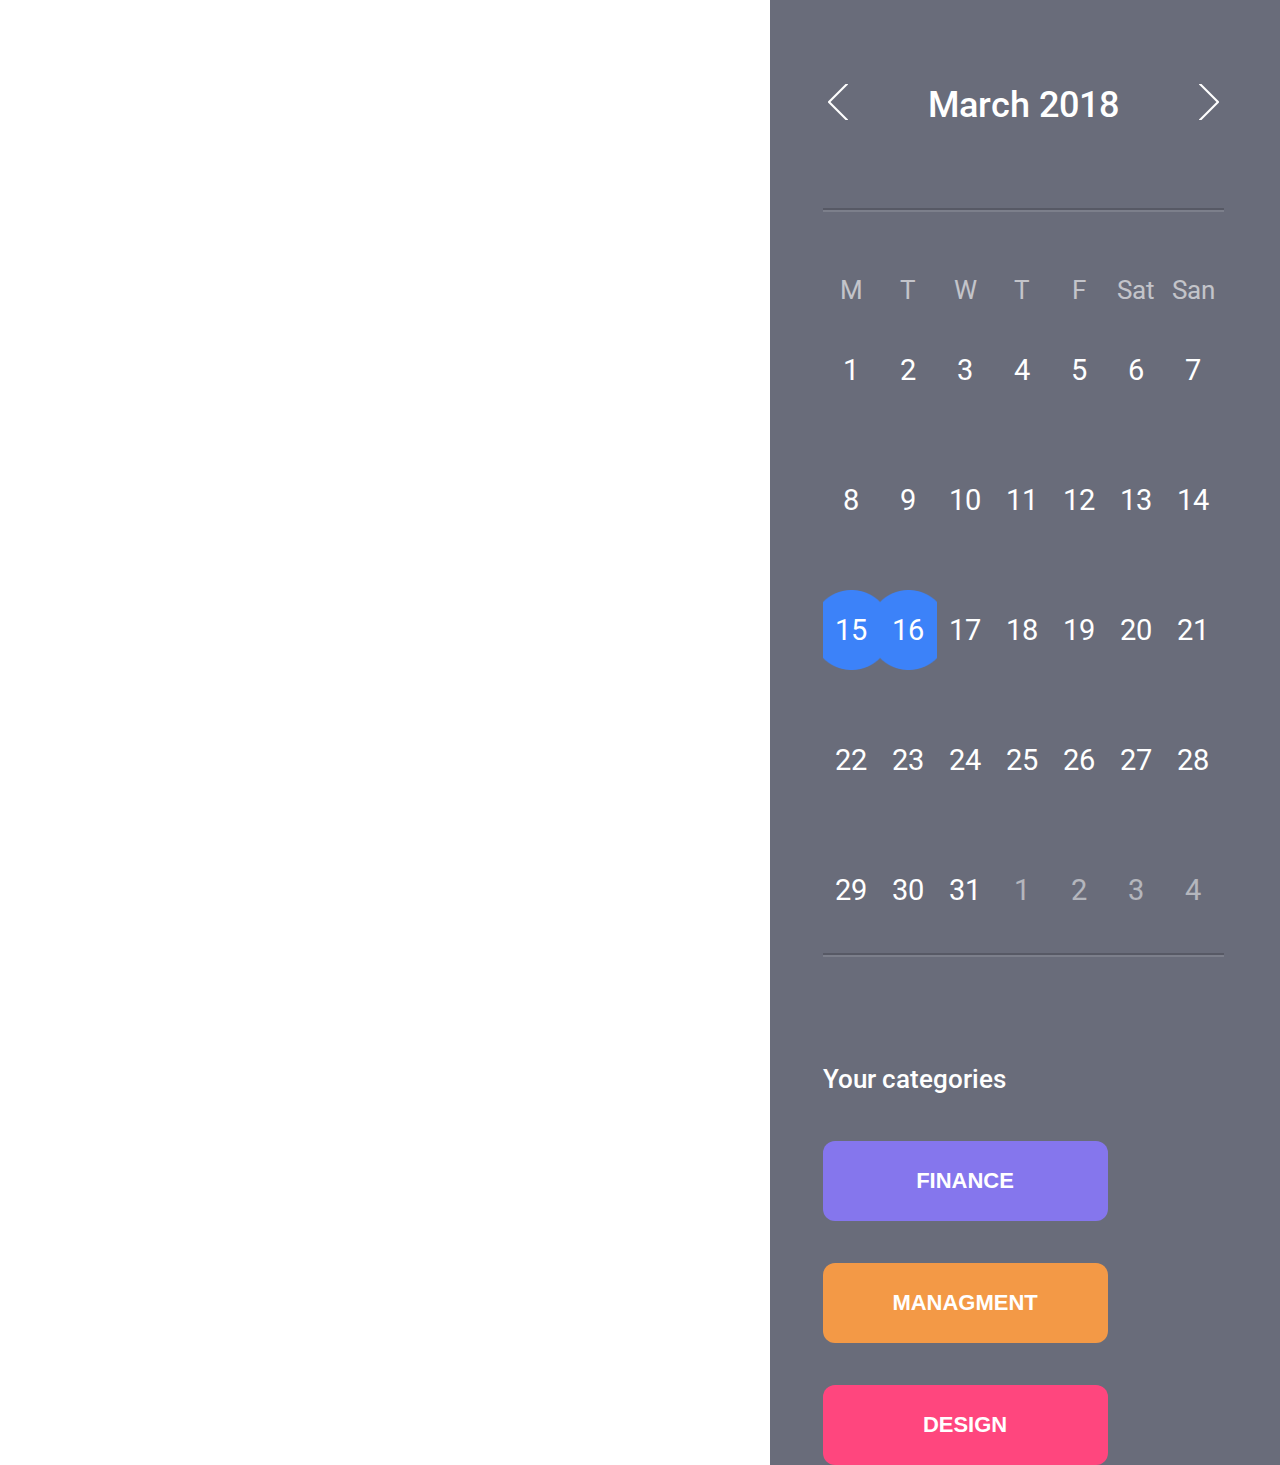
==== homework_2/index.html @ bb74b9aa "Homework" ====
<!DOCTYPE html>
<html lang="ru">
<head>
    <meta charset="UTF-8">
    <meta http-equiv="X-UA-Compatible" content="IE=edge">
    <meta name="viewport" content="width=device-width, initial-scale=1.0">
    <title>Daily Planner</title>
    <link rel="preconnect" href="https://fonts.gstatic.com">
    <link href="https://fonts.googleapis.com/css2?family=Roboto:wght@100;300;400;500;700;900&display=swap" rel="stylesheet">  
    <link rel="stylesheet" href="style.css">
</head>
<body>
    <div class="schedule">

    </div>
    
    <div class="calendar">
       <div class="calendar__month_slider ">
        <button aria-label = "Previous month" class="cal_prev"></button>
        <span>March 2018</span>
        <button aria-label = "Next month" class="cal_next"></button>
    </div>
    <div class="calendar__body">     
        <div class="days__names">
            <span>M</span>
            <span>T</span>
            <span>W</span>
            <span>T</span>
            <span>F</span>
            <span>Sat</span>
            <span>San</span>
        </div>
        <div class="days__counter">
            <a href="">1</a>
            <a href="">2</a>
            <a href="">3</a>
            <a href="">4</a>
            <a href="">5</a>
            <a href="">6</a>
            <a href="">7</a>
            <a href="">8</a>
            <a href="">9</a>
            <a href="">10</a>
            <a href="">11</a>
            <a href="">12</a>
            <a href="">13</a>
            <a href="">14</a>
            <a href="" class = 'selected_date'>15</a>
            <a href="" class = 'selected_date'>16</a>
            <a href="">17</a>
            <a href="">18</a>
            <a href="">19</a>
            <a href="">20</a>
            <a href="">21</a>
            <a href="">22</a>
            <a href="">23</a>
            <a href="">24</a>
            <a href="">25</a>
            <a href="">26</a>
            <a href="">27</a>
            <a href="">28</a>
            <a href="">29</a>
            <a href="">30</a>
            <a href="">31</a>
            <a href="" class = "next_months_date">1</a>
            <a href="" class = "next_months_date">2</a>
            <a href="" class = "next_months_date">3</a>
            <a href="" class = "next_months_date">4</a>
        </div>
    </div>
    <div class="add_line">

    </div>
    <div>        
        <div class="filter">
            <span>Your categories</span>
            <button class="finance" type="submit">Finance</button>
            <button class="managment" type="submit">Managment</button>
            <button class="design" type="submit">Design</button>
        </div>        
    </div>
    </div>
</body>
</html>
---- homework_2/style.css ----
:root {
    color: #fff;
    font-size: 26px;
    line-height: 1.5;
}


body {
    margin: 0;

    display: flex;
    align-items: stretch;  
    min-height: 100vh;
    font-family: 'Roboto';

    box-sizing: border-box;
}

.schedule {
    background: #FFFFFF;
    flex: 1534;    
}

.calendar {
    background: rgba(42, 46, 65, 0.7);
    color: #FFFFFF;

    flex: 800 0 0;

    padding: 0 4.37% 0 4.11%;
    box-sizing: border-box;
}

.calendar__month_slider {
    font-weight: 500;

    display: flex;
    justify-content: space-between;

    padding: 84px 0;

    font-size: 1.3846rem;
    line-height: 42.19px;

    box-sizing: border-box;
    position: relative;
}

.calendar__month_slider button {
    background: none;
    background-image: url("prev-icon.png"); 
    background-repeat: no-repeat;
    background-position: center;
    border: none;

    height: 36px;
    width: 30px;

    font-size: 1.3846rem;    
    font-weight: 100;

    padding-right: 0 5px;
    
    color: #FFFFFF;
}

.calendar__month_slider button:first-child:hover,
.calendar__month_slider button:first-child:focus {
    background-image: url("prev-icon_hover.png"); 
}

.calendar__month_slider button:last-child {
    background-image: url("prev-icon.png");
    transform: rotate(180deg);    
}

.calendar__month_slider button:last-child:hover,
.calendar__month_slider button:last-child:focus {
    background-image: url("prev-icon_hover.png");
}

.calendar__month_slider button:last-child {
    background-image: url("prev-icon.png");
    transform: rotate(180deg);    
}

.calendar__month_slider::before,
.calendar__month_slider::after {
    position: absolute;
    left: 0;
    bottom: 0;
    content: '';

    mix-blend-mode: normal;

    width: 100%;
    height: 2px;
}

.calendar__month_slider::before {
    background: #000000;
    opacity: 0.17;
}

.calendar__month_slider::after {
    bottom: -2px;
    background: #FFFFFF;
    opacity: 0.13;
}

.calendar_body {
    padding: 0 0 77px 0;
    position: relative;
}

.days__names {
    display: flex;
    align-items: center;
    text-align: center;

    margin: 65px 0 0;

    line-height: 30px;

    color: #FFFFFF;

    mix-blend-mode: normal;
    opacity: 0.6;
}

.days__names span {
    width: 14.2%;
}

.days__counter {
    display: flex;
    flex-wrap: wrap;

    position: relative;
    box-sizing: border-box; 
    
    padding: 0;

    font-size: 1.1153rem;
    line-height: 34px;

    align-items: center;
    text-align: center;
}

.days__counter a {
    text-decoration: none;
    color: #FFFFFF;

    padding: 48px 0;
    
    width: 14.2%;
}

.selected_date {
    background-image: url("blue_circle.png");
    background-position: center;
    background-repeat: no-repeat;
}

.days__counter a:hover {
    background-image: url("grey_circle.png");
    background-position: center;
    background-repeat: no-repeat;
}

.next_months_date {
    opacity: 0.5;
}


.filter {
    font-weight: 500;

    display: flex;
    flex-wrap: wrap;
    box-sizing: border-box;

    margin-top: 105px;
}

.filter span { 
    flex-basis: 100%;
}

.filter button {
    height: 80px;
    width: 45%;
    min-width: 285px;

    border: none;
    border-radius: 12px;

    margin: 42px 28px 0 0;

    color: #FFFFFF;
    text-transform: uppercase;
    font-size: 0.8461rem;
    font-weight: 700;
}


.finance {
    background: #8576ED; 
    margin-right: 28px;  
}

.managment {
    background: #F39946; 
}

.design {
    background: #FF467E;
    margin: 0; 
}

.finance:hover,
.finance:focus {
    background: #4f468e; 
}

.managment:hover,
.managment:focus {
    background: #AA6B31; 
}

.design:hover,
.design:focus {
    background: #992A4B; 
}

.days__counter::before,
.days__counter::after {
    position: absolute;

    left: 0;
    bottom: 0;
    content: '';

    mix-blend-mode: normal;

    width: 100%;
    height: 2px;
}

.days__counter::before {
    background: #000000;
    opacity: 0.17;
}

.days__counter::after {
    bottom: -2px;
    background: #FFFFFF;
    opacity: 0.13;
}
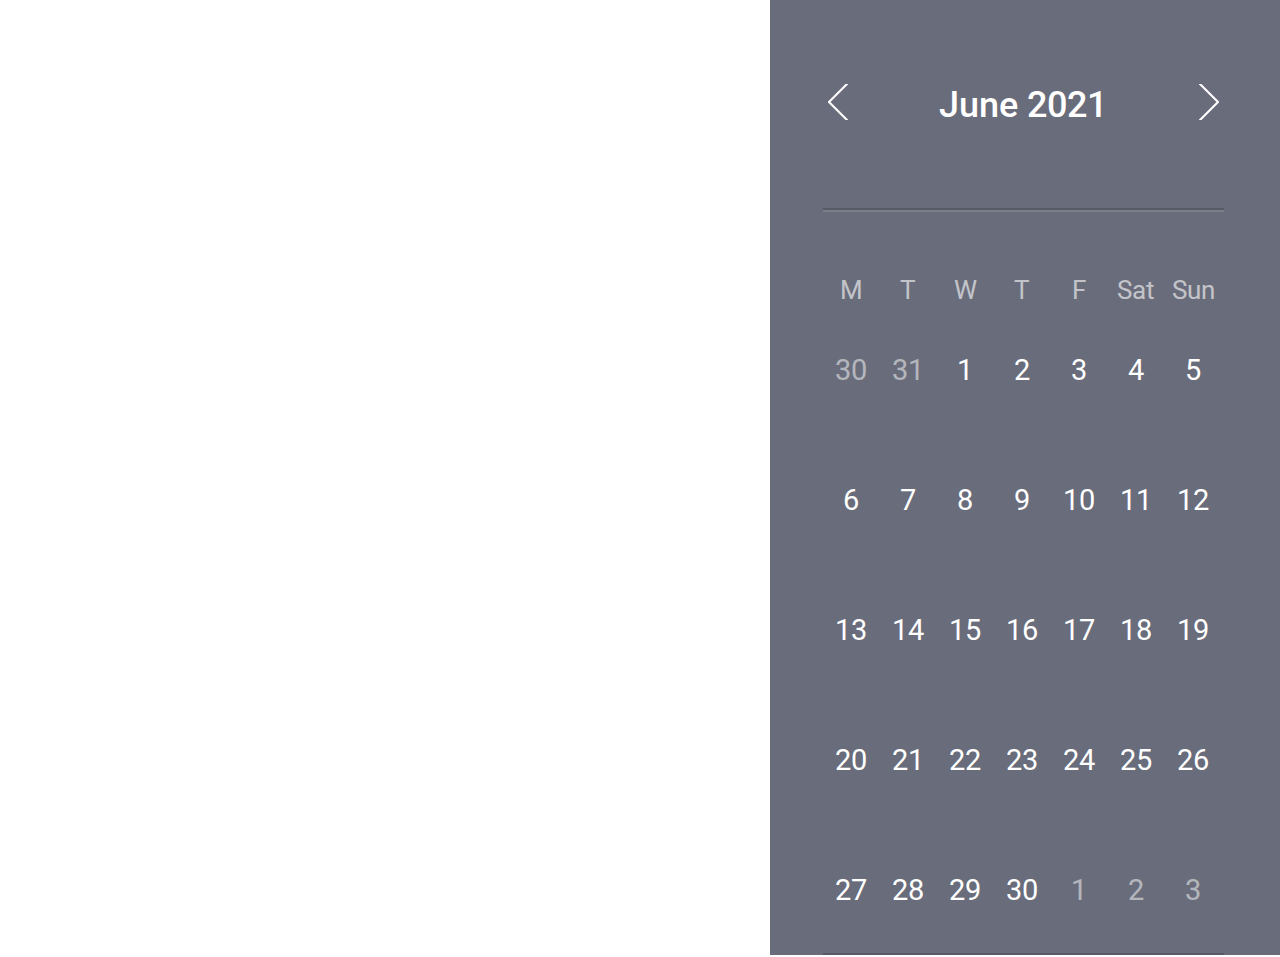
==== commit af7cf33d: "js calendar" ====
--- a/homework_2/index.html
+++ b/homework_2/index.html
@@ -1,84 +1,19 @@
 <!DOCTYPE html>
 <html lang="ru">
-<head>
-    <meta charset="UTF-8">
-    <meta http-equiv="X-UA-Compatible" content="IE=edge">
-    <meta name="viewport" content="width=device-width, initial-scale=1.0">
+  <head>
+    <meta charset="UTF-8" />
+    <meta http-equiv="X-UA-Compatible" content="IE=edge" />
+    <meta name="viewport" content="width=device-width, initial-scale=1.0" />
     <title>Daily Planner</title>
-    <link rel="preconnect" href="https://fonts.gstatic.com">
-    <link href="https://fonts.googleapis.com/css2?family=Roboto:wght@100;300;400;500;700;900&display=swap" rel="stylesheet">  
-    <link rel="stylesheet" href="style.css">
-</head>
-<body>
-    <div class="schedule">
-
-    </div>
-    
-    <div class="calendar">
-       <div class="calendar__month_slider ">
-        <button aria-label = "Previous month" class="cal_prev"></button>
-        <span>March 2018</span>
-        <button aria-label = "Next month" class="cal_next"></button>
-    </div>
-    <div class="calendar__body">     
-        <div class="days__names">
-            <span>M</span>
-            <span>T</span>
-            <span>W</span>
-            <span>T</span>
-            <span>F</span>
-            <span>Sat</span>
-            <span>San</span>
-        </div>
-        <div class="days__counter">
-            <a href="">1</a>
-            <a href="">2</a>
-            <a href="">3</a>
-            <a href="">4</a>
-            <a href="">5</a>
-            <a href="">6</a>
-            <a href="">7</a>
-            <a href="">8</a>
-            <a href="">9</a>
-            <a href="">10</a>
-            <a href="">11</a>
-            <a href="">12</a>
-            <a href="">13</a>
-            <a href="">14</a>
-            <a href="" class = 'selected_date'>15</a>
-            <a href="" class = 'selected_date'>16</a>
-            <a href="">17</a>
-            <a href="">18</a>
-            <a href="">19</a>
-            <a href="">20</a>
-            <a href="">21</a>
-            <a href="">22</a>
-            <a href="">23</a>
-            <a href="">24</a>
-            <a href="">25</a>
-            <a href="">26</a>
-            <a href="">27</a>
-            <a href="">28</a>
-            <a href="">29</a>
-            <a href="">30</a>
-            <a href="">31</a>
-            <a href="" class = "next_months_date">1</a>
-            <a href="" class = "next_months_date">2</a>
-            <a href="" class = "next_months_date">3</a>
-            <a href="" class = "next_months_date">4</a>
-        </div>
-    </div>
-    <div class="add_line">
-
-    </div>
-    <div>        
-        <div class="filter">
-            <span>Your categories</span>
-            <button class="finance" type="submit">Finance</button>
-            <button class="managment" type="submit">Managment</button>
-            <button class="design" type="submit">Design</button>
-        </div>        
-    </div>
-    </div>
-</body>
-</html>+    <link rel="preconnect" href="https://fonts.gstatic.com" />
+    <link
+      href="https://fonts.googleapis.com/css2?family=Roboto:wght@100;300;400;500;700;900&display=swap"
+      rel="stylesheet"
+    />
+    <link rel="stylesheet" href="style.css" />
+    <script src="calendar.js" defer></script>
+  </head>
+  <body>
+    <div class="schedule"></div>
+  </body>
+</html>
